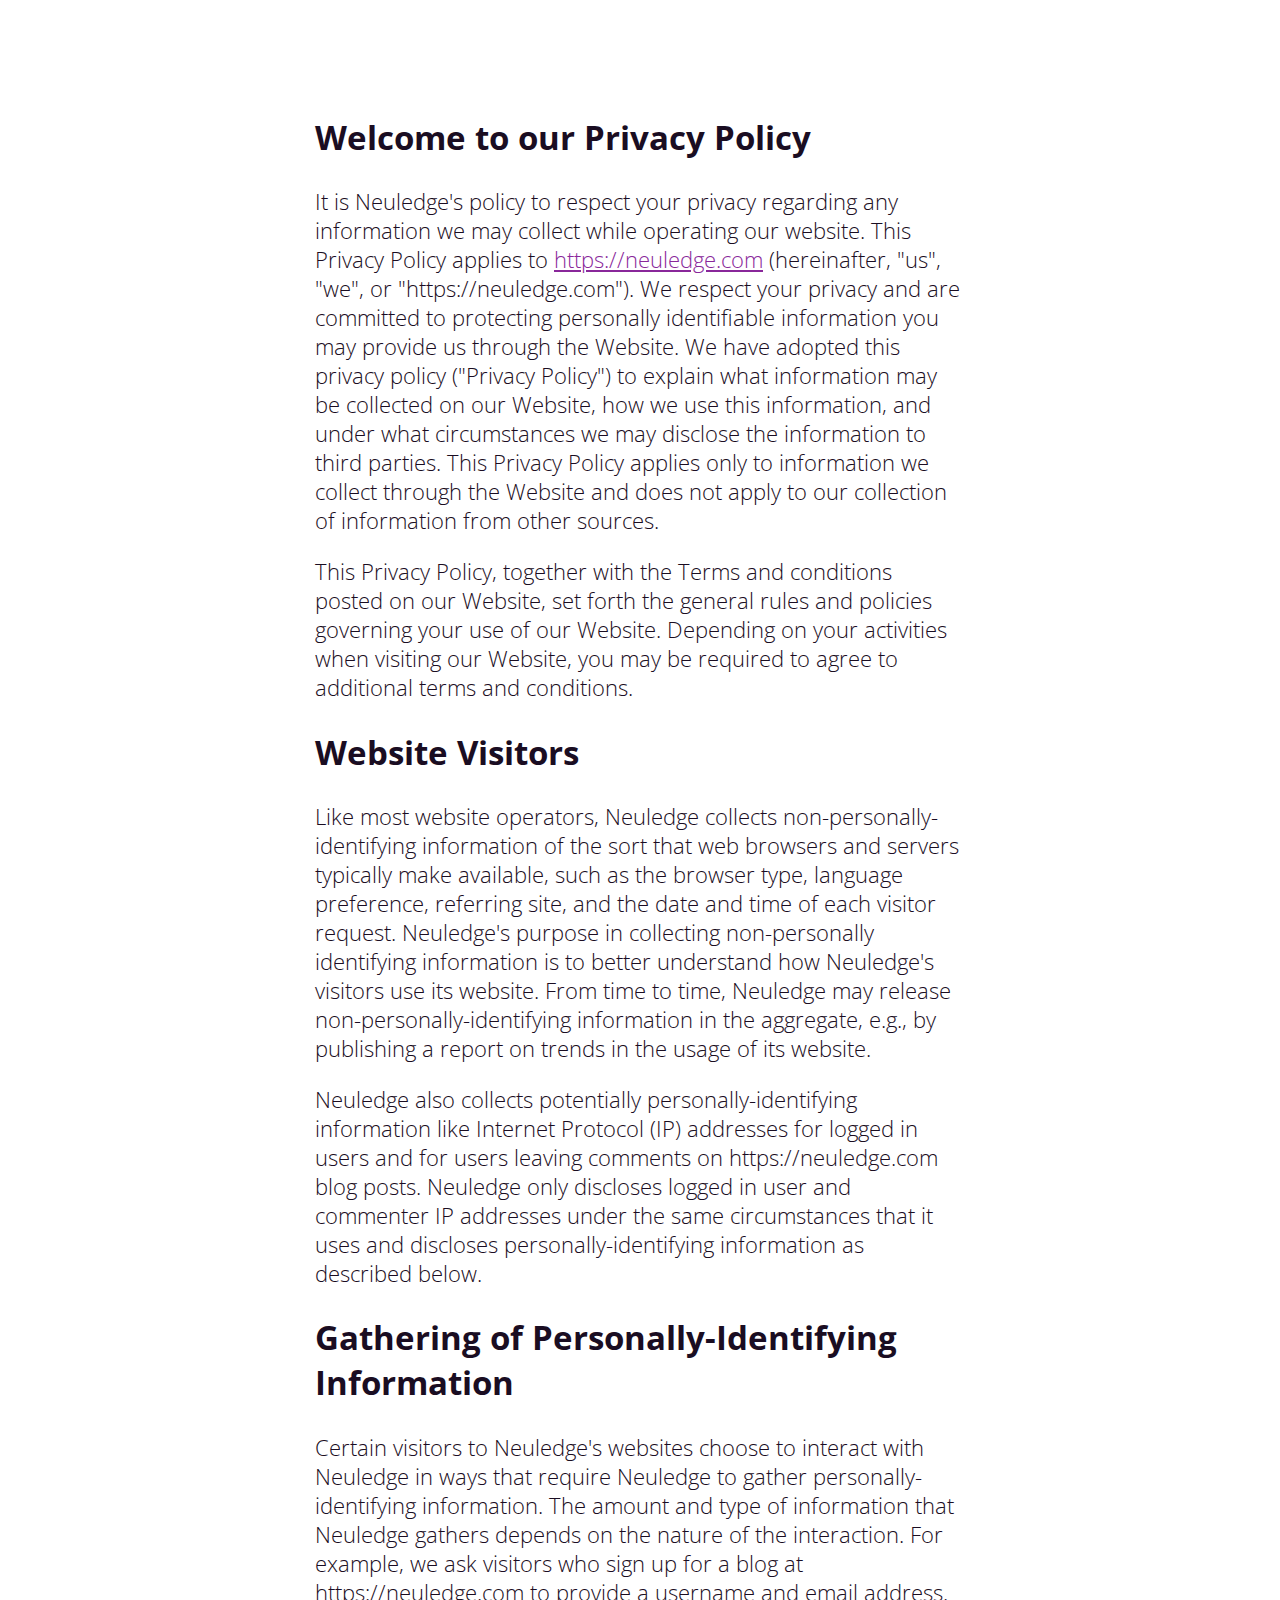
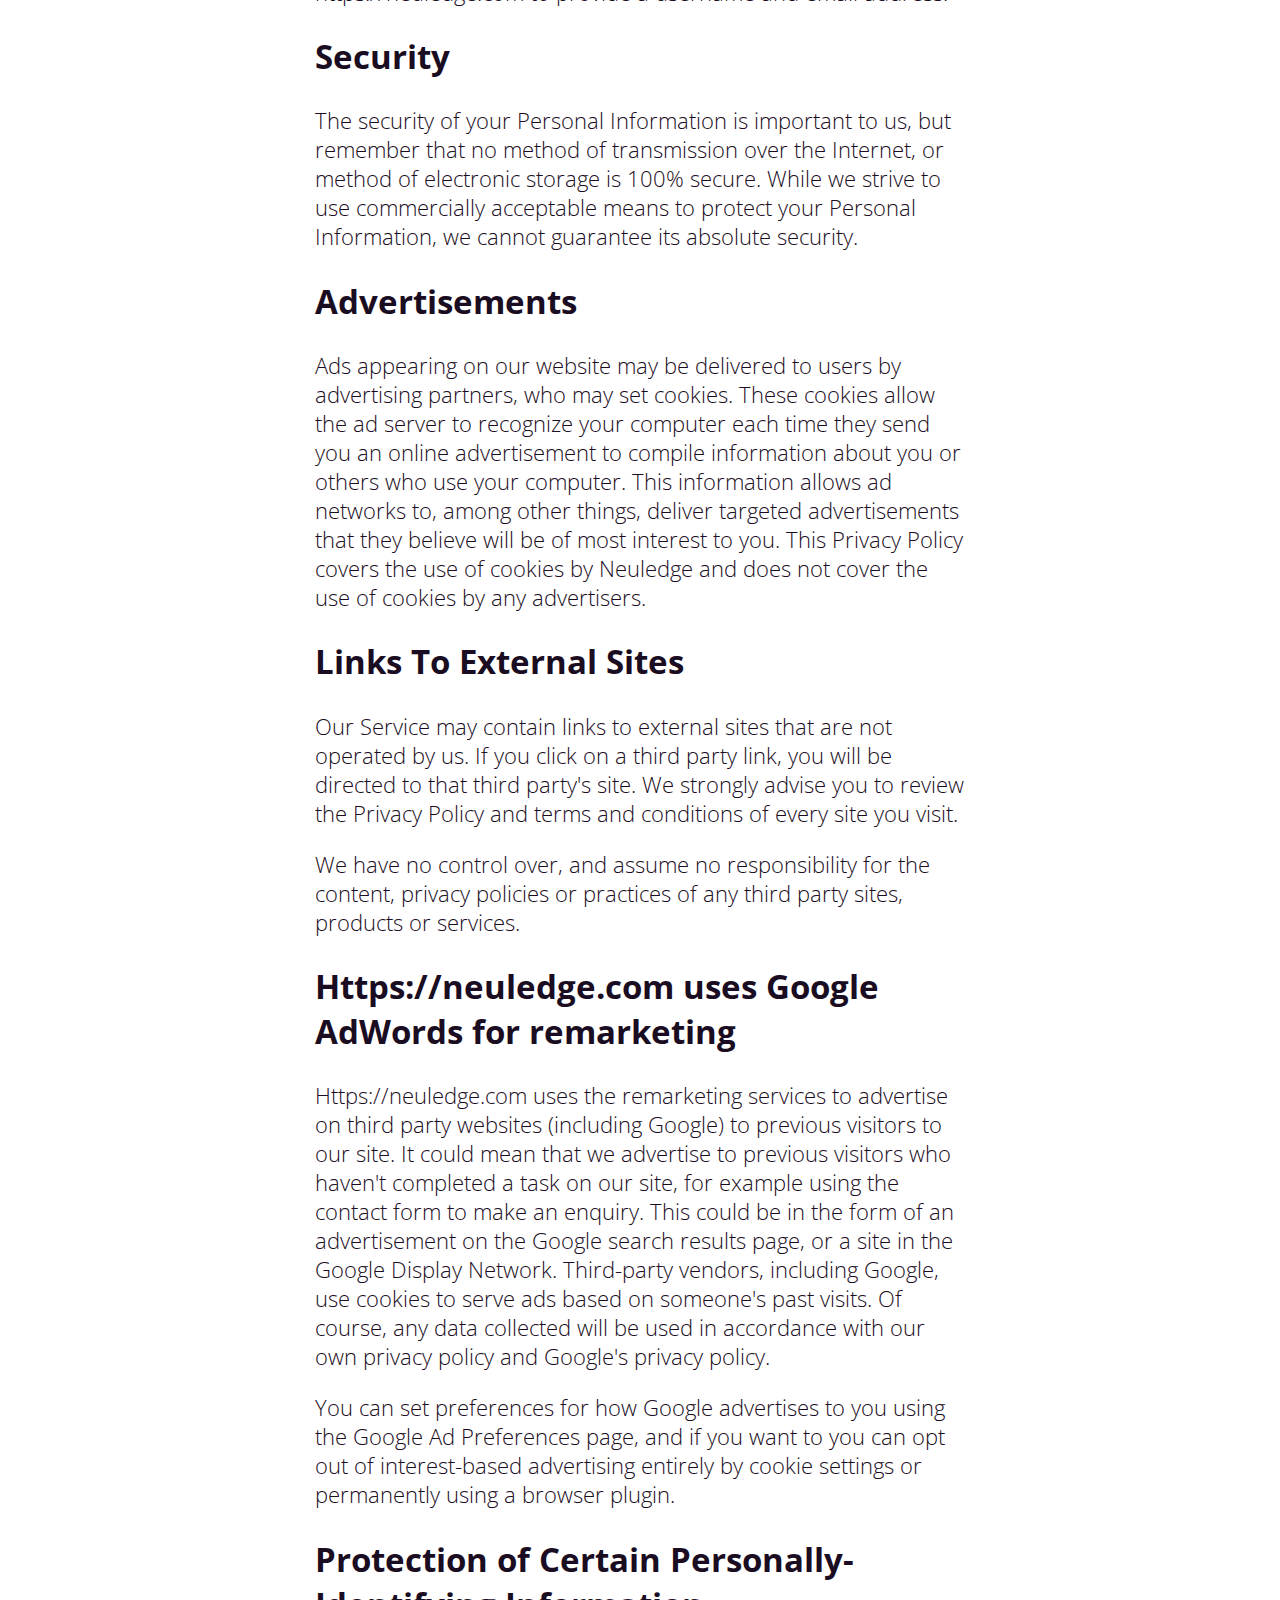
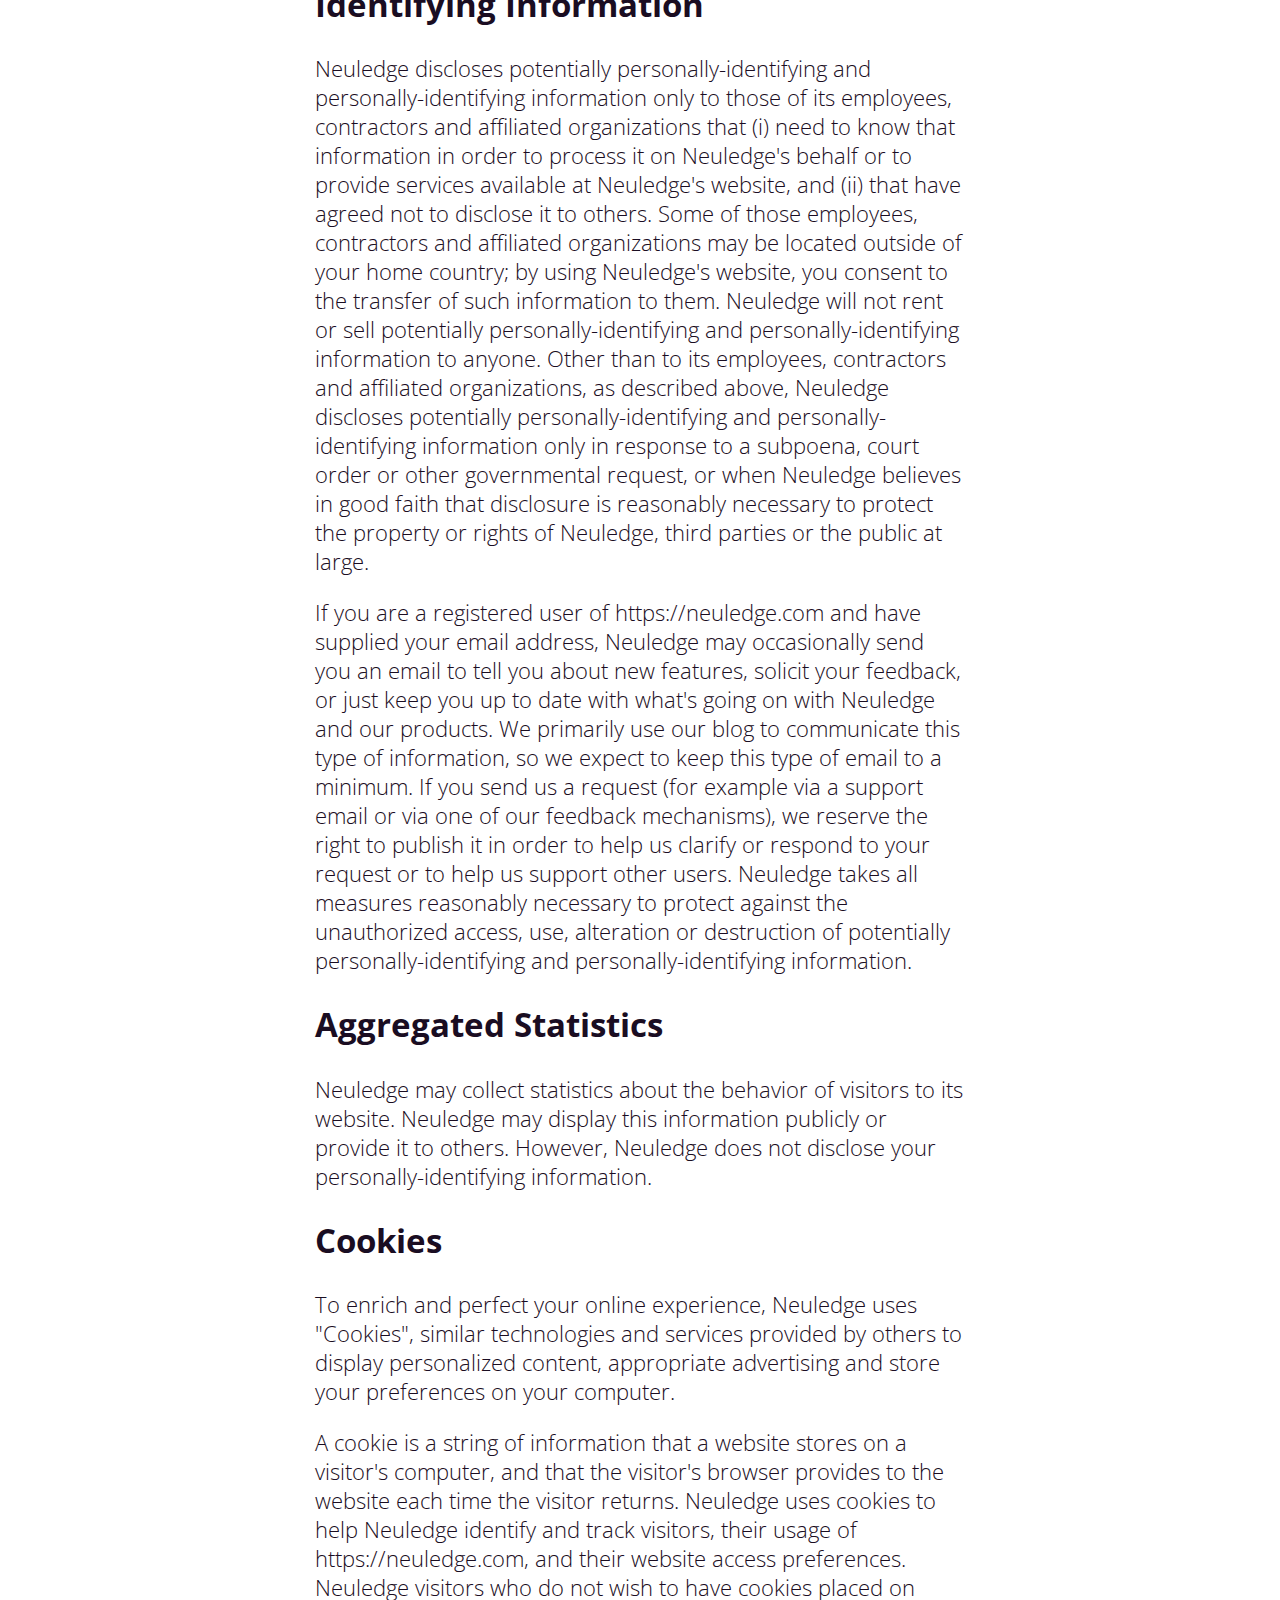
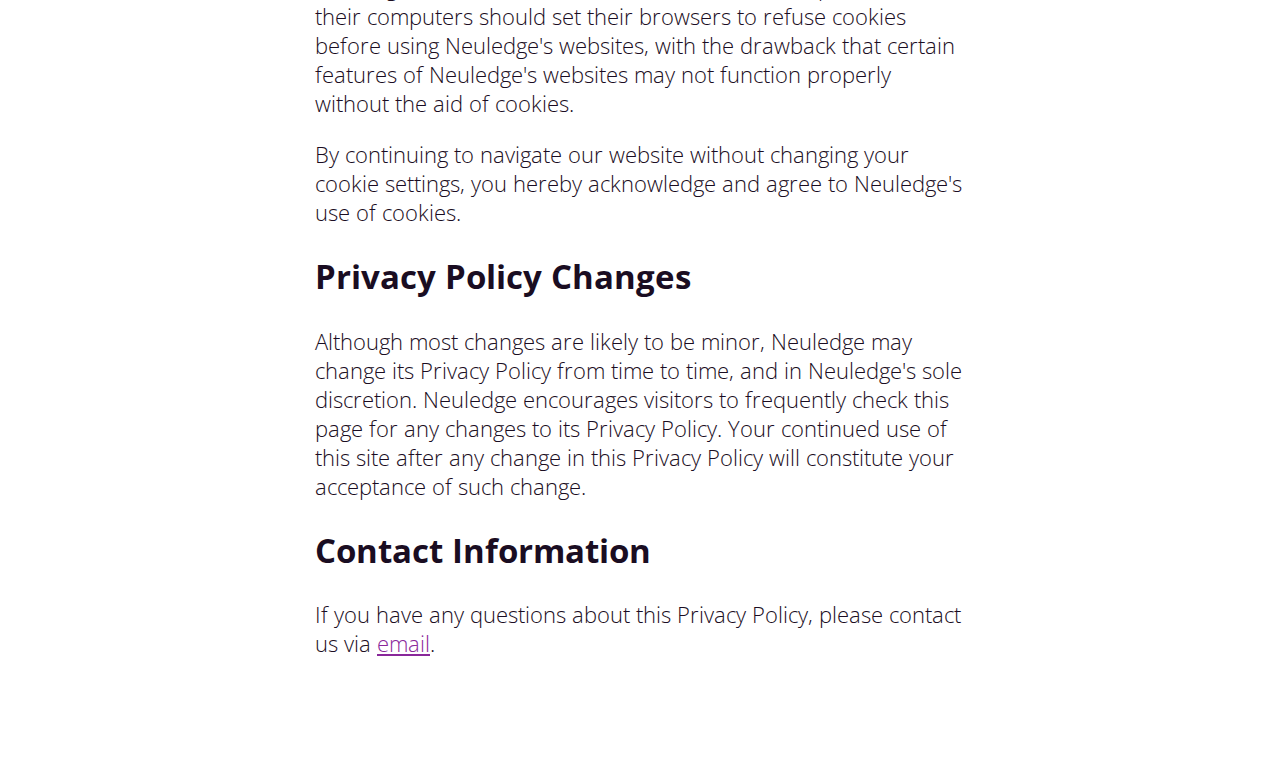
==== privacy.html @ 699d224f "add privacy link" ====
<!DOCTYPE html>
<html lang="en">
<head>
  <meta charset="utf-8">
  <meta content="width=device-width, initial-scale=1, shrink-to-fit=no" name="viewport">

  <title>Terms & Conditions - Neuledge</title>

  <link href="https://fonts.googleapis.com/css?family=Gilda+Display|Open+Sans:300,400"
        rel="stylesheet">
  <link href="styles/home.css?v=7" rel="stylesheet">
</head>
<body>
<section class="text">
  <div class="container">
    <h2>Welcome to our Privacy Policy</h2>

    <p>It is Neuledge's policy to respect your privacy regarding any information we may collect
      while operating our website. This Privacy Policy applies to <a href="https://neuledge.com">https://neuledge.com</a>
      (hereinafter, "us", "we", or "https://neuledge.com"). We respect your privacy and are
      committed to protecting personally identifiable information you may provide us through the
      Website. We have adopted this privacy policy ("Privacy Policy") to explain what information
      may be collected on our Website, how we use this information, and under what circumstances we
      may disclose the information to third parties. This Privacy Policy applies only to information
      we collect through the Website and does not apply to our collection of information from other
      sources.</p>
    <p>This Privacy Policy, together with the Terms and conditions posted on our Website, set forth
      the general rules and policies governing your use of our Website. Depending on your activities
      when visiting our Website, you may be required to agree to additional terms and
      conditions.</p>

    <h2>Website Visitors</h2>
    <p>Like most website operators, Neuledge collects non-personally-identifying information of the
      sort that web browsers and servers typically make available, such as the browser type,
      language preference, referring site, and the date and time of each visitor request. Neuledge's
      purpose in collecting non-personally identifying information is to better understand how
      Neuledge's visitors use its website. From time to time, Neuledge may release
      non-personally-identifying information in the aggregate, e.g., by publishing a report on
      trends in the usage of its website.</p>
    <p>Neuledge also collects potentially personally-identifying information like Internet Protocol
      (IP) addresses for logged in users and for users leaving comments on https://neuledge.com blog
      posts. Neuledge only discloses logged in user and commenter IP addresses under the same
      circumstances that it uses and discloses personally-identifying information as described
      below.</p>

    <h2>Gathering of Personally-Identifying Information</h2>
    <p>Certain visitors to Neuledge's websites choose to interact with Neuledge in ways that require
      Neuledge to gather personally-identifying information. The amount and type of information that
      Neuledge gathers depends on the nature of the interaction. For example, we ask visitors who
      sign up for a blog at https://neuledge.com to provide a username and email address.</p>

    <h2>Security</h2>
    <p>The security of your Personal Information is important to us, but remember that no method of
      transmission over the Internet, or method of electronic storage is 100% secure. While we
      strive to use commercially acceptable means to protect your Personal Information, we cannot
      guarantee its absolute security.</p>

    <h2>Advertisements</h2>
    <p>Ads appearing on our website may be delivered to users by advertising partners, who may set
      cookies. These cookies allow the ad server to recognize your computer each time they send you
      an online advertisement to compile information about you or others who use your computer. This
      information allows ad networks to, among other things, deliver targeted advertisements that
      they believe will be of most interest to you. This Privacy Policy covers the use of cookies by
      Neuledge and does not cover the use of cookies by any advertisers.</p>


    <h2>Links To External Sites</h2>
    <p>Our Service may contain links to external sites that are not operated by us. If you click on
      a third party link, you will be directed to that third party's site. We strongly advise you to
      review the Privacy Policy and terms and conditions of every site you visit.</p>
    <p>We have no control over, and assume no responsibility for the content, privacy policies or
      practices of any third party sites, products or services.</p>

    <h2>Https://neuledge.com uses Google AdWords for remarketing</h2>
    <p>Https://neuledge.com uses the remarketing services to advertise on third party websites
      (including Google) to previous visitors to our site. It could mean that we advertise to
      previous visitors who haven't completed a task on our site, for example using the contact form
      to make an enquiry. This could be in the form of an advertisement on the Google search results
      page, or a site in the Google Display Network. Third-party vendors, including Google, use
      cookies to serve ads based on someone's past visits. Of course, any data collected will be
      used in accordance with our own privacy policy and Google's privacy policy.</p>
    <p>You can set preferences for how Google advertises to you using the Google Ad Preferences
      page, and if you want to you can opt out of interest-based advertising entirely by cookie
      settings or permanently using a browser plugin.</p>

    <h2>Protection of Certain Personally-Identifying Information</h2>
    <p>Neuledge discloses potentially personally-identifying and personally-identifying information
      only to those of its employees, contractors and affiliated organizations that (i) need to know
      that information in order to process it on Neuledge's behalf or to provide services available
      at Neuledge's website, and (ii) that have agreed not to disclose it to others. Some of those
      employees, contractors and affiliated organizations may be located outside of your home
      country; by using Neuledge's website, you consent to the transfer of such information to them.
      Neuledge will not rent or sell potentially personally-identifying and personally-identifying
      information to anyone. Other than to its employees, contractors and affiliated organizations,
      as described above, Neuledge discloses potentially personally-identifying and
      personally-identifying information only in response to a subpoena, court order or other
      governmental request, or when Neuledge believes in good faith that disclosure is reasonably
      necessary to protect the property or rights of Neuledge, third parties or the public at
      large.</p>
    <p>If you are a registered user of https://neuledge.com and have supplied your email address,
      Neuledge may occasionally send you an email to tell you about new features, solicit your
      feedback, or just keep you up to date with what's going on with Neuledge and our products. We
      primarily use our blog to communicate this type of information, so we expect to keep this type
      of email to a minimum. If you send us a request (for example via a support email or via one of
      our feedback mechanisms), we reserve the right to publish it in order to help us clarify or
      respond to your request or to help us support other users. Neuledge takes all measures
      reasonably necessary to protect against the unauthorized access, use, alteration or
      destruction of potentially personally-identifying and personally-identifying information.</p>

    <h2>Aggregated Statistics</h2>
    <p>Neuledge may collect statistics about the behavior of visitors to its website. Neuledge may
      display this information publicly or provide it to others. However, Neuledge does not disclose
      your personally-identifying information.</p>


    <h2>Cookies</h2>
    <p>To enrich and perfect your online experience, Neuledge uses "Cookies", similar technologies
      and services provided by others to display personalized content, appropriate advertising and
      store your preferences on your computer.</p>
    <p>A cookie is a string of information that a website stores on a visitor's computer, and that
      the visitor's browser provides to the website each time the visitor returns. Neuledge uses
      cookies to help Neuledge identify and track visitors, their usage of https://neuledge.com, and
      their website access preferences. Neuledge visitors who do not wish to have cookies placed on
      their computers should set their browsers to refuse cookies before using Neuledge's websites,
      with the drawback that certain features of Neuledge's websites may not function properly
      without the aid of cookies.</p>
    <p>By continuing to navigate our website without changing your cookie settings, you hereby
      acknowledge and agree to Neuledge's use of cookies.</p>


    <h2>Privacy Policy Changes</h2>
    <p>Although most changes are likely to be minor, Neuledge may change its Privacy Policy from
      time to time, and in Neuledge's sole discretion. Neuledge encourages visitors to frequently
      check this page for any changes to its Privacy Policy. Your continued use of this site after
      any change in this Privacy Policy will constitute your acceptance of such change.</p>


    <h2></h2>
    <p></p>

    <h2>Contact Information</h2>
    <p>If you have any questions about this Privacy Policy, please contact us via <a
      href="mailto:hi@neuledge.com">email</a>.</p>
  </div>
</section>
</body>
</html>
---- styles/home.css ----
/* general */

* {
    box-sizing: border-box;
}

body {
    margin: 0;
    font-family: 'Open Sans', sans-serif;
    font-weight: 100;
    font-size: 14px;
    color: #1a0d22;
    -webkit-font-smoothing: antialiased;
    -moz-osx-font-smoothing: grayscale;
}

header,
section {
    font-size: 122%;
}

h1 {
    font-size: 150%;
}

a {
    color: #89279a;
}

a:hover,
a:focus {
    color: #1a0d22;
}

.container {
    margin: 0 1.5em;
}

@media (min-width: 768px) {
    body {
        font-size: 18px;
    }

    h1 {
        font-size: 200%;
    }

    .container {
        width: 750px;
        margin: 0 auto;
    }
}

@media (min-width: 1000px) {
    .container {
        width: 950px;
    }
}

@media (min-width: 1200px) {
    .container {
        width: 1100px;
    }
}


/* sections */

section {
    padding: 4em 0;
    text-align: center;
}

section.light {
    background: #f9f9f9;
}

section.dark {
    background: #28193a;
}

section.text {
    text-align: left;
}

section p {
    max-width: 650px;
    margin: 1em auto;
}

section.text > .container {
    max-width: 650px;
}

.dark {
    color: #fff;
}

.dark a {
    color: #fff;
    transition: color 1s linear;
}

.dark a:hover,
.dark a:focus {
    transition: color 200ms ease-out;
}

.dark a:hover,
.dark a:focus,
.dark h1 {
    color: #f9c60b;
}

.illustration {
    max-width: 80%;
    margin: 4em auto;
}

.illustration.small {
    max-width: 100px;
}

.illustration img {
    max-width: 300px;
}

/*.illustrated-content .illustration img {*/
/*!*display: block;*!*/
/*!*width: 100%;*!*/
/*!*max-width: 300px;*!*/
/*!*margin: 0 auto;*!*/
/*}*/

@media (min-width: 768px) {
    .illustration.small {
        max-width: 200px;
    }

    .illustration.medium {
        max-width: 400px;
        margin: 1em auto;
    }

    .illustration.large {
        max-width: 600px;
    }

    .illustration img {
        max-width: 100%;
    }

    .illustration-container {
        display: flex;
        align-items: center;
        justify-content: space-between;
    }

    .illustration-container .illustration {
        width: 40%;
        text-align: center;
    }

    .illustration-container .content {
        width: 45%;
        text-align: left;
    }
}


/* hero */

.hero {
    background: #1c0c29 url("../images/hero-nightsky-768px.jpg") bottom no-repeat;
    background-size: cover;
    color: #fff;
    position: relative;
    overflow: hidden;
    text-align: center;
}

.hero > .canvas {
    position: absolute;
    width: 100%;
    height: 100%;
    z-index: 0;
}

.hero-content {
    padding-top: 23%;
    max-width: 720px;
    position: relative;
    z-index: 1;
}

.logo {
    display: inline-block;
    font-family: 'Gilda Display', serif;
    font-size: 360%;
    color: #fff !important;
    text-decoration: none;
    margin: 0 auto 0.1em;
}

.hero nav {
    margin: 20% 0 1em;
    font-size: 70%;
}

.hero nav > * {
    display: inline-block;
    margin: 0 0.8em;
    text-decoration: none;
}

.hero nav > *:first-child {
    margin-left: 0;
}

.hero nav > *:last-child {
    margin-right: 0;
}

.hero nav > * > span {
    padding-right: 2px;
}

@media (min-width: 500px) {
    .hero nav {
        font-size: 85%;
    }
}

@media (min-width: 768px) {
    .hero {
        background-image: url("../images/hero-nightsky.jpg");
    }

    .hero-content {
        padding-top: 18%;
    }

    .hero nav {
        font-size: 95%;
        margin-top: 32%;
    }

    .hero nav > * {
        margin: 0 2em;
    }

    .hero nav > * > span {
        padding-right: 4px;
    }
}

/* intro */

#intro {
    background: url("../images/intro-background.png") bottom left no-repeat;
    background-size: auto 300px;
    padding-bottom: 300px;
}

#intro p {
    text-align: left;
}

@media (min-width: 500px) {
    #intro {
        background-position: 178% 112%;
    }
}


@media (min-width: 768px) {
    #intro {
        background-size: auto 450px;
        padding-bottom: 400px;
    }
}


@media (min-width: 1200px) {
    #intro {
        background-size: auto 600px;
        padding-bottom: 550px;
    }
}



/* features */

section.features {
    text-align: left;
    padding: 0.5em 0;
    font-size: 120%;
}

.feature {
    max-width: 820px;
    padding: 1em 1em 2em;
    margin: 3em auto;
    color: #1a0d22;
    background: #fff;
    box-shadow: rgba(255, 255, 255, 0.3) 0 0 0.5em 0.2em;
}

.feature > span {
    display: block;
    color: #28193a;
    font-size: 350%;
    margin: 0.5em 0;
    text-align: center;
}

.feature .feature-content {
    flex-grow: 1;
}

.feature h3 {
    color: #8157a6;
    font-size: 150%;
    margin: 0 0 0.5em;
}

.feature h3 span {
    text-transform: uppercase;
    font-size: 50%;
    display: block;
    opacity: 0.5;
    color: #1a0d22;
}

.feature p {
    margin: 0;
}

@media (min-width: 768px) {
    .feature {
        padding: 1em 2em 2em;
        display: flex;
        justify-content: space-between;
    }

    .feature > span {
        font-size: 250%;
        margin: 0.5em 0.5em 0 0;
    }
}

/* asset */

#assets {
    background: #28193a url("../images/asset-background.jpg") no-repeat center bottom;
    background-size: auto 150px;
    padding-bottom: 200px;
}

@media (min-width: 500px) {
    #assets {
        background-size: contain;
        padding-bottom: 30%;
    }
}

/* roadmap */

.roadmap-container {
    overflow: auto;
}

.roadmap {
    min-width: 800px;
    display: table;
    list-style: none;
    font-size: 80%;
    margin: 8em 0 2em;
    padding: 0 1em;
}

.roadmap .milestone {
    position: relative;
    border-top: 5px solid #bbb;
    display: table-cell;
    vertical-align: top;
    padding-top: 2em;
}

.roadmap .milestone:nth-child(even) {
    padding-top: 5em;
}

.roadmap .milestone.done {
    border-top-color: #89279a;
}

.roadmap .milestone.active::before {
    position: absolute;
    z-index: 0;
    content: "";
    display: block;
    width: 100%;
    height: 5px;
    top: -5px;
    background: #89279a;
    background: linear-gradient(to right, #89279a 25%, #bbbbbb 100%);
    animation: milestoneLineActive 2s ease infinite;
}

@keyframes milestoneLineActive {
    0% {left: 0}
    90% {left: -50%}
    100% {left: 0}
}

.roadmap .milestone::after {
    position: absolute;
    display: block;
    z-index: 1;
    background: #fff;
    top: -6px;
    left: 50%;
    margin-top: -0.6em;
    margin-left: -0.6em;
    content: "";
    border: 5px solid #bbb;
    outline: 2px solid #fff;
    width: 1em;
    height: 1em;
    border-radius: 1em;
}

.roadmap .milestone.done::after {
    border-color: #89279a;
}

.roadmap .milestone.active::after {
    animation: milestonePosActive 2s ease infinite;
}

@keyframes milestonePosActive {
    0% {border-color: #89279a}
    90% {border-color: #bbb}
    100% {border-color: #89279a}
}

.roadmap .milestone-date {
    display: block;
    position: absolute;
    top: -3em;
    width: 100%;
    text-align: center;
    font-weight: bold;
    padding-left: 0.5em;
}

.roadmap .milestone-targets {
    padding: 2em 1em 0;
    font-size: 80%;
    text-align: center;
    list-style: none;
}

.roadmap .milestone-targets > li::before {
    content: "- ";
}

.roadmap .milestone-targets::before {
    content: "";
    display: block;
    position: absolute;
    z-index: 0;
    top: 0;
    left: 50%;
    margin-left: 2px;
    border-left: 2px dashed #bbb;
    width: 0;
    height: 4em;
}

.roadmap .milestone:nth-child(even) .milestone-targets::before {
    height: 8em;
}

.roadmap .milestone.done .milestone-targets::before {
    margin-left: 0;
    border-left: 5px solid #bbb;
}

@media (max-width: 768px) {
    .roadmap-container {
        margin: 0 -1.5em;
    }
}

@media (min-width: 1000px) {
    .roadmap {
        width: 100%;
        min-width: auto;
    }
}

/* join us */

form {
    text-align: left;
}

form label {
    font-weight: bold;
    font-size: 0.8rem;
    display: block;
    margin: 0.5em 0;
}

form span.required {
    color: #f21;
}

form .input {
    display: block;
    border: 1px solid #ddd;
    background: #fff;
    margin: 0.5em 0;
    padding: 0.5em;
    font-size: 100%;
    box-shadow: none;
    width: 100%;
    border-radius: 0;
}

form label + .input {
    margin: 0.2em 0 1em;
}

form .input:focus {
    border: 1px solid #1c0f29;
    outline: none;
}

form select.input {
    -webkit-appearance: none;
    -moz-appearance: none;
    appearance: none;
    position: relative;
    background-image: url("[data-uri]");
    background-position: center right;
    background-repeat: no-repeat;
    background-size: 1ex;
    background-origin: content-box;
}

label > input {
    vertical-align: middle;
}

form button {
    border: none;
    background: #1c0f29;
    color: #fff;
    font-size: 100%;
    padding: 0.5em;
    width: 100%;
    min-width: 120px;
    margin: 0;
}

@media (min-width: 768px) {
    form button {
        min-width: 160px;
        width: auto;
    }

    form .actions {
        display: flex;
        align-items: center;
        justify-content: space-between;
    }
}

/* footer */

footer {
    padding: 5em 1em 2em;
    text-align: center;
}

footer.dark {
    background: #1c0f29;
    color: #7e5d8c;
}

footer.dark a {
    color: #7e5d8c;
}

/*footer.dark a:hover,*/
/*footer.dark a:focus {*/
/*color: #fff;*/
/*}*/

footer .logo {
    display: inline-block;
    width: 1em;
}

footer .logo img {
    display: block;
    width: 100%;
}

footer nav {
    margin: 3em auto 0;
}

footer nav > * {
    display: inline-block;
    margin: 0.5em;
    text-decoration: none;
}

@media (min-width: 768px) {
    footer {
        font-size: 80%;
    }

    footer nav {
        margin-top: 6em;
    }

    footer nav > * {
        margin: 0.5em 1em;
    }
}
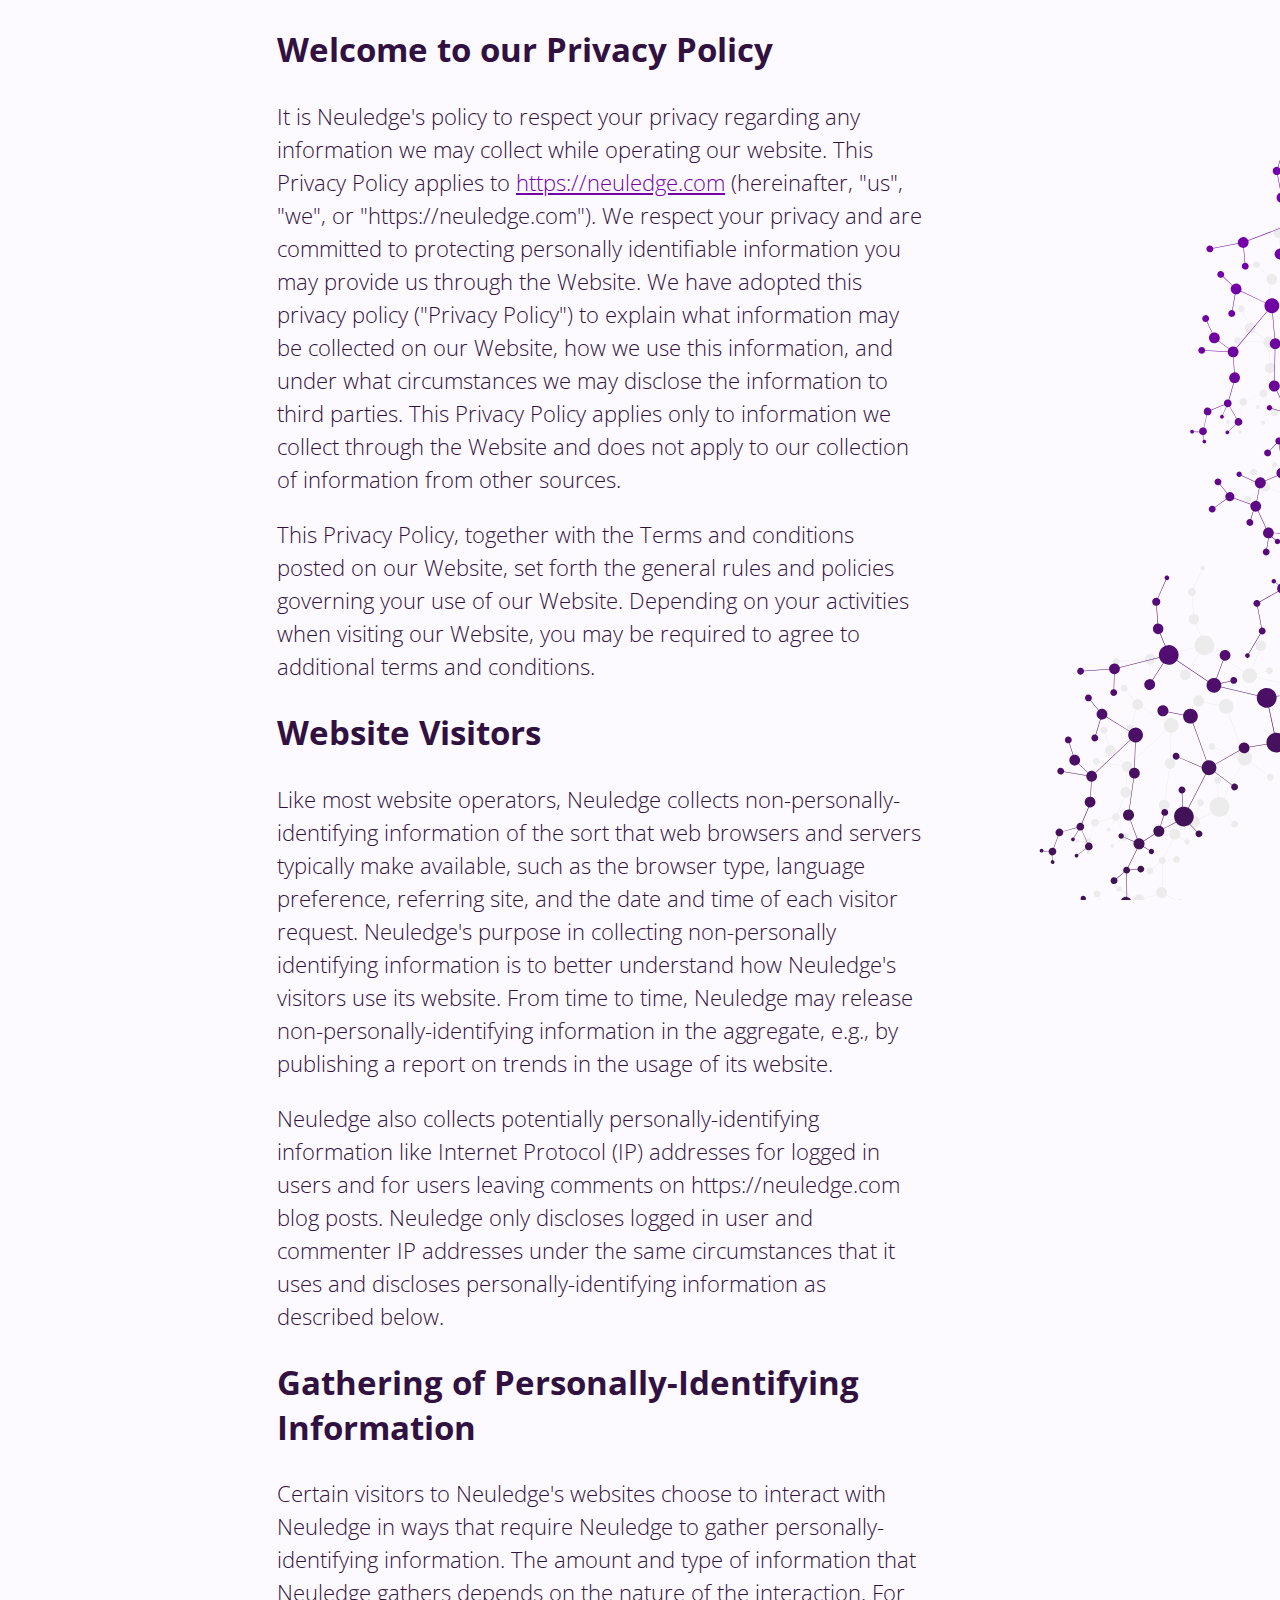
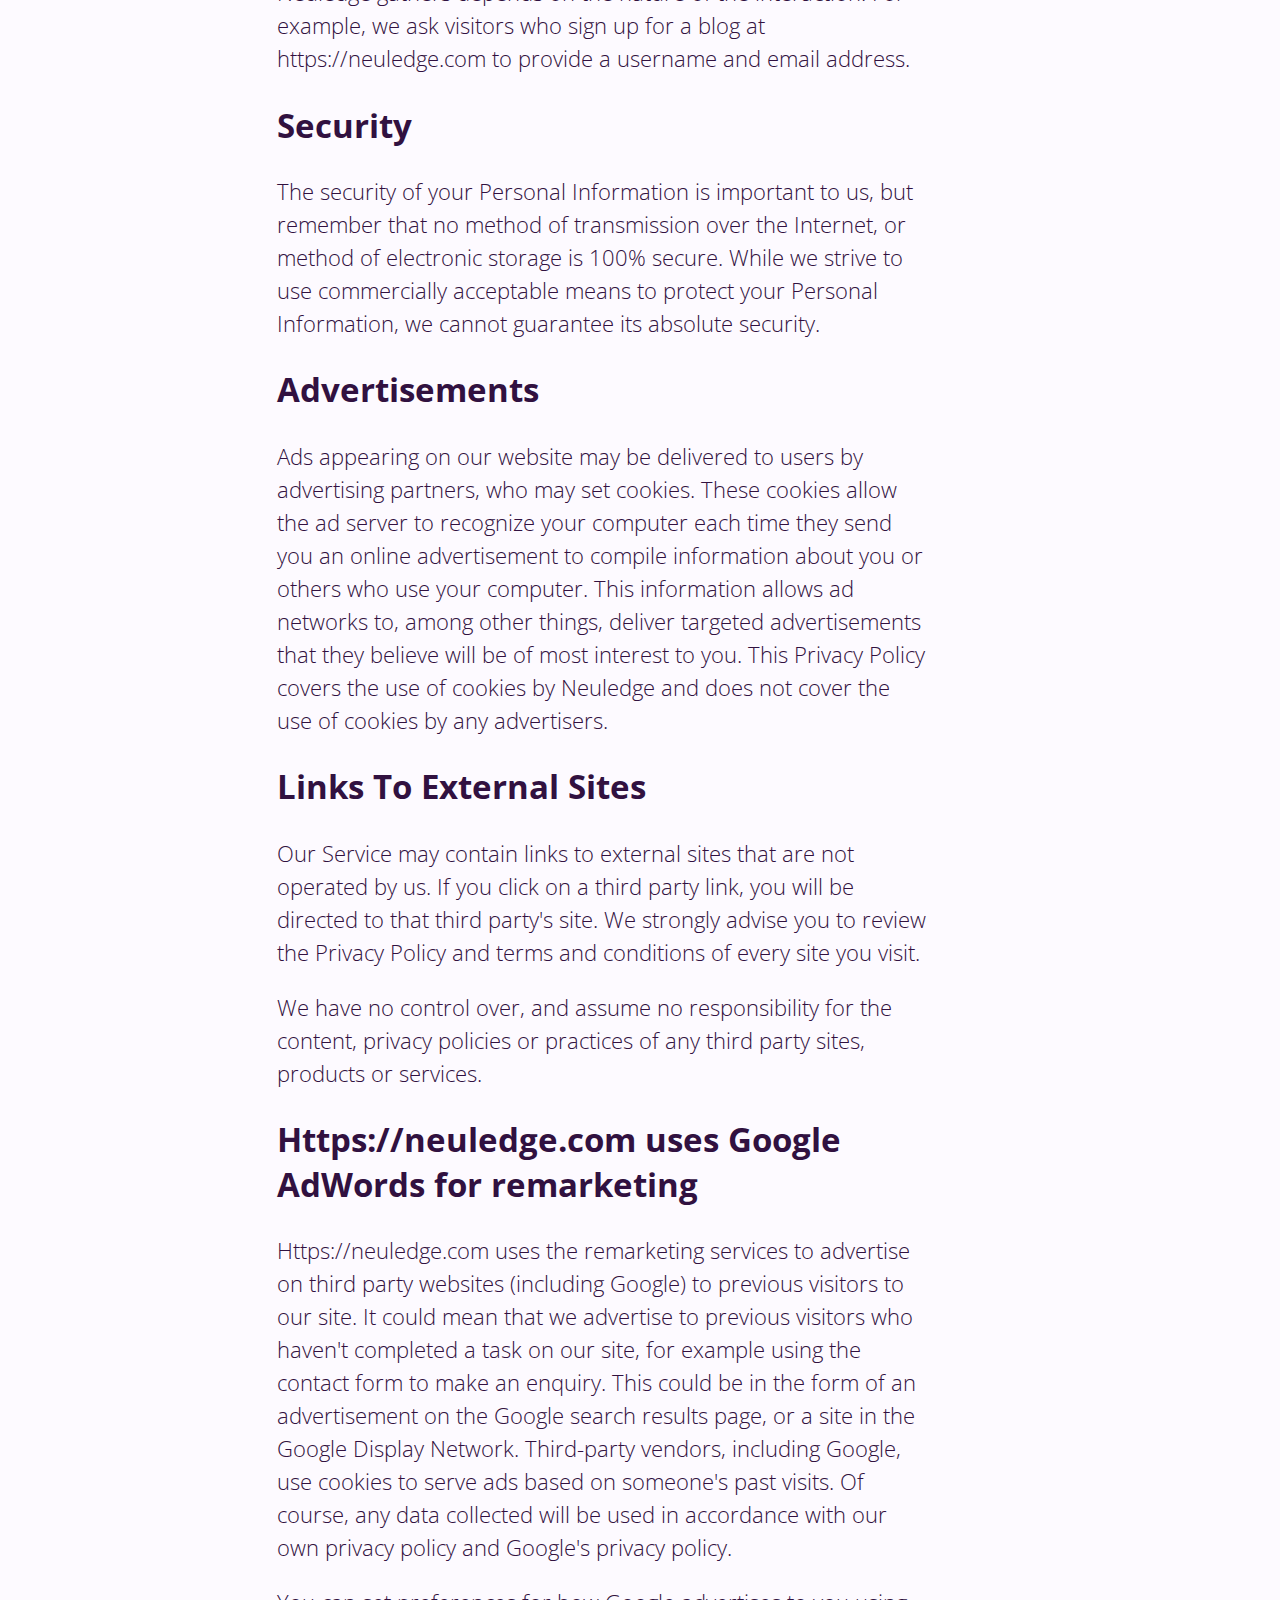
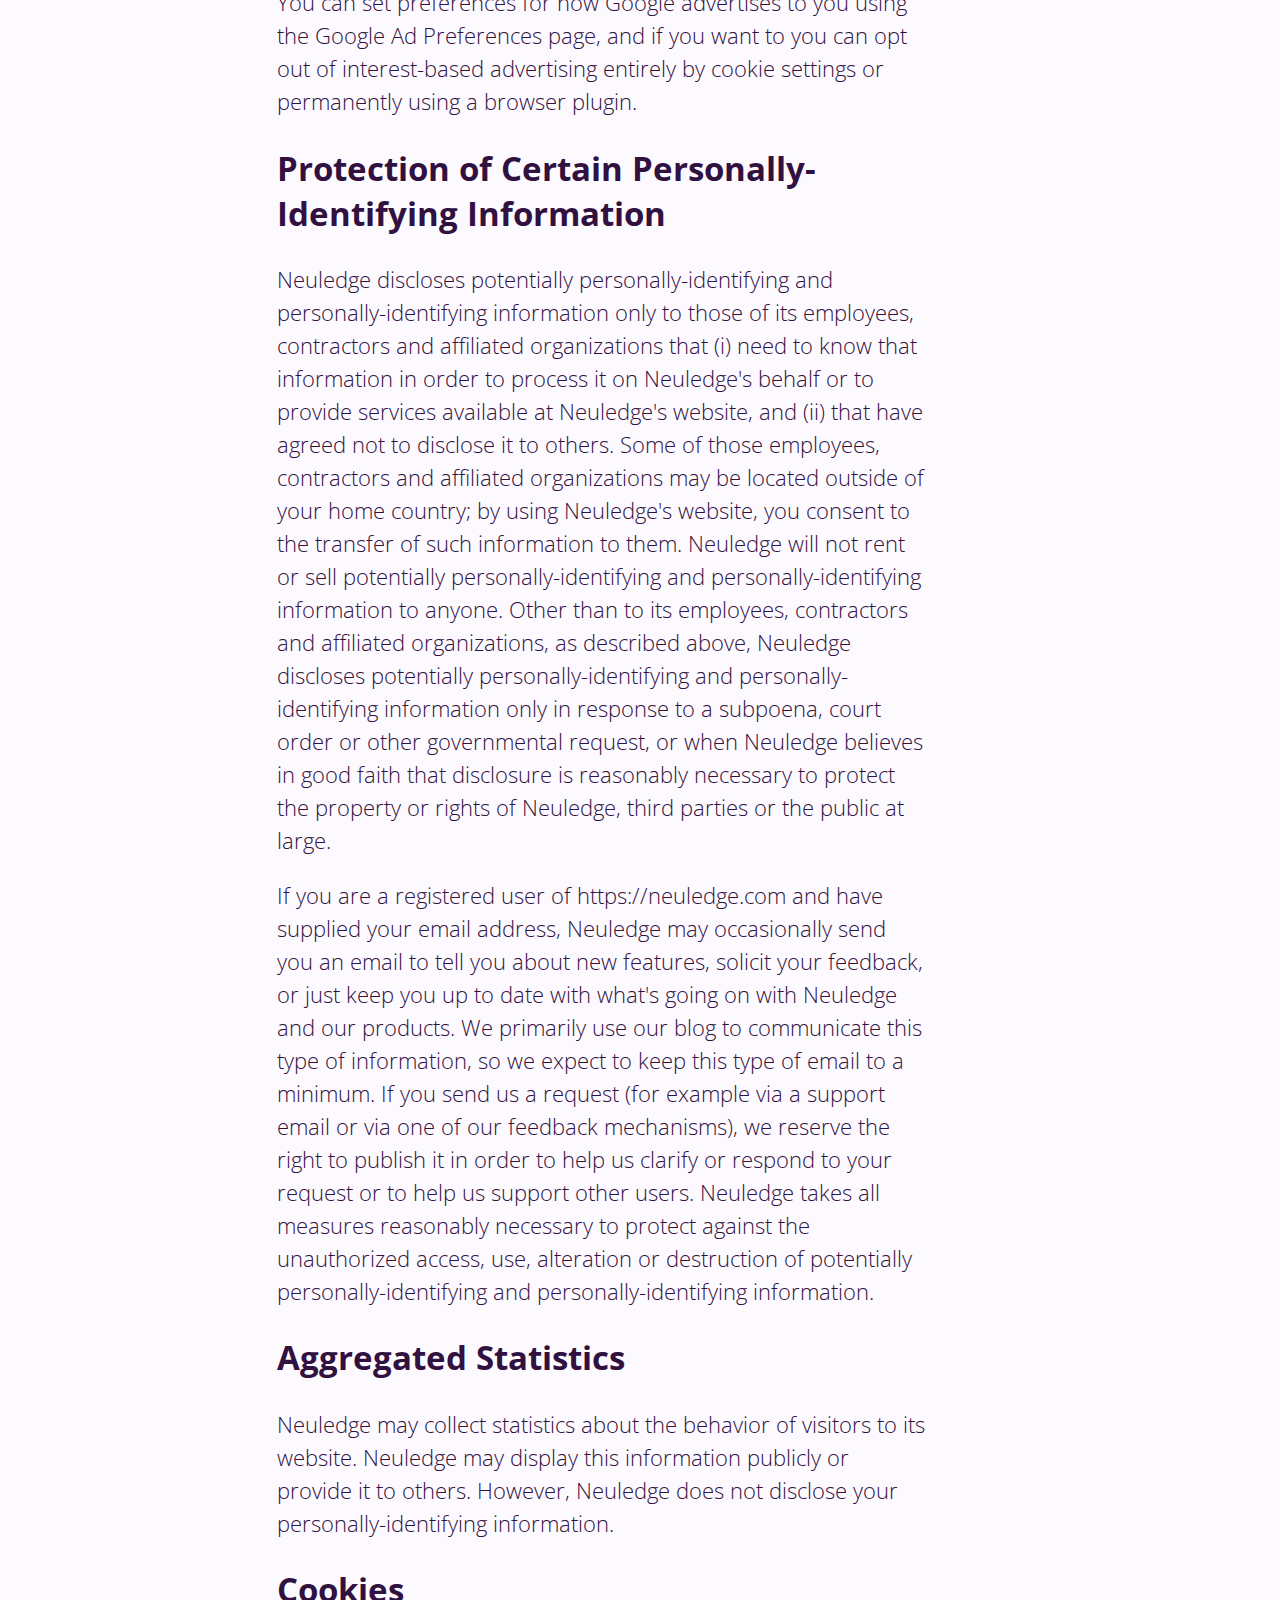
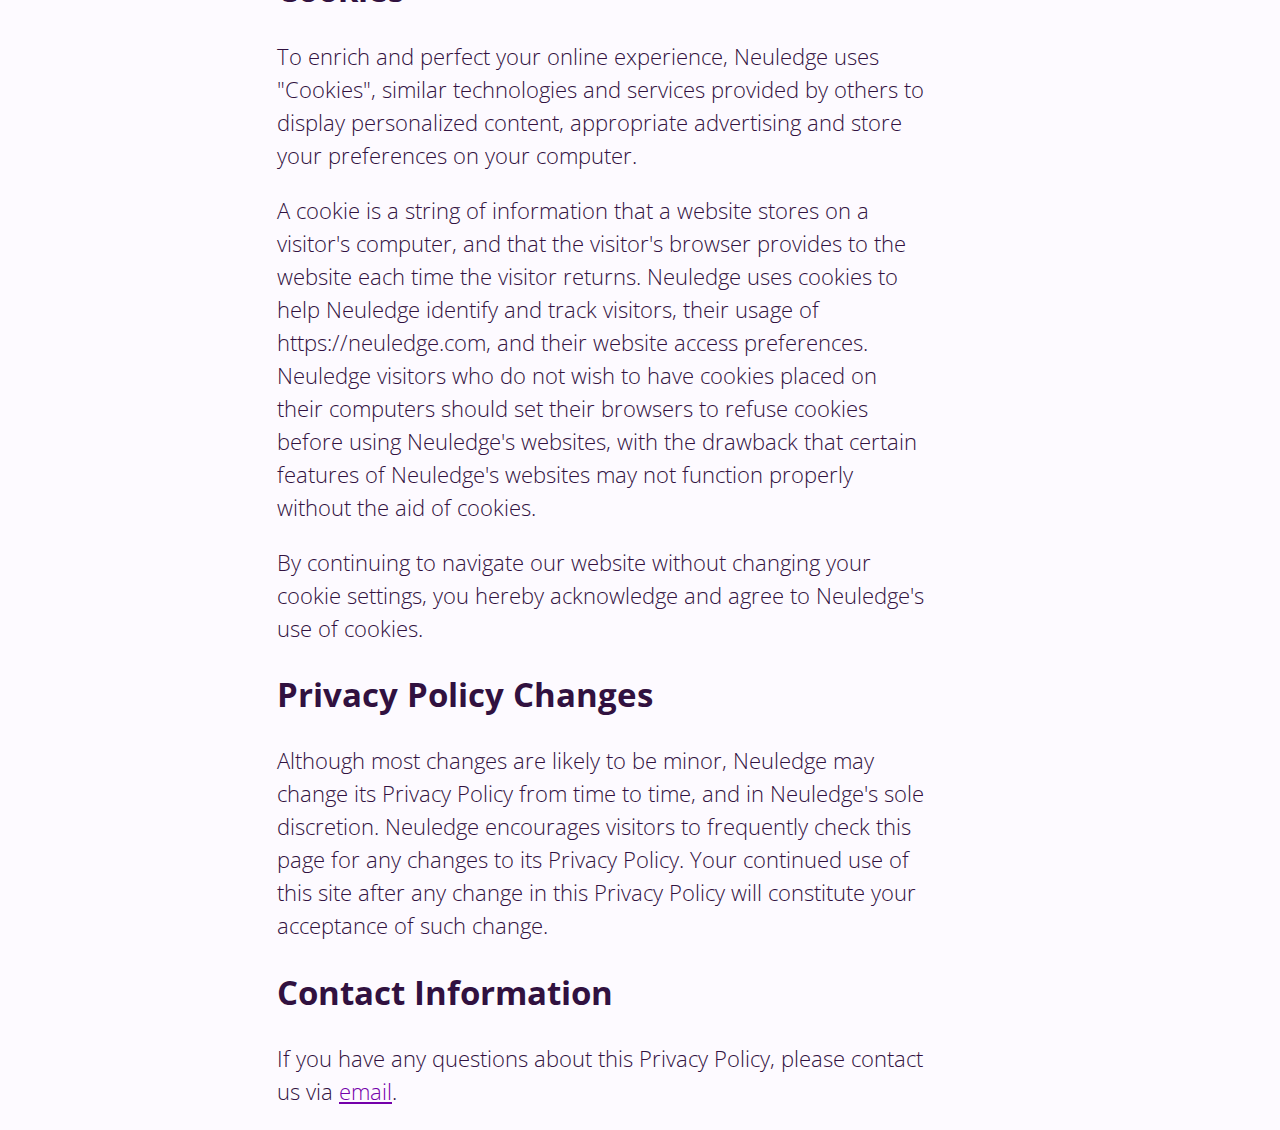
==== commit 8ad3b562: "Content platform design (#1)" ====
--- a/privacy.html
+++ b/privacy.html
@@ -6,9 +6,16 @@
 
   <title>Terms & Conditions - Neuledge</title>
 
-  <link href="https://fonts.googleapis.com/css?family=Gilda+Display|Open+Sans:300,400"
+  <link href="https://fonts.googleapis.com/css?family=Open+Sans:300,400"
         rel="stylesheet">
-  <link href="styles/home.css?v=7" rel="stylesheet">
+  <link href="styles/main.css?v=1" rel="stylesheet">
+
+  <script>
+    !function(){var analytics=window.analytics=window.analytics||[];if(!analytics.initialize)if(analytics.invoked)window.console&&console.error&&console.error("Segment snippet included twice.");else{analytics.invoked=!0;analytics.methods=["trackSubmit","trackClick","trackLink","trackForm","pageview","identify","reset","group","track","ready","alias","debug","page","once","off","on"];analytics.factory=function(t){return function(){var e=Array.prototype.slice.call(arguments);e.unshift(t);analytics.push(e);return analytics}};for(var t=0;t<analytics.methods.length;t++){var e=analytics.methods[t];analytics[e]=analytics.factory(e)}analytics.load=function(t,e){var n=document.createElement("script");n.type="text/javascript";n.async=!0;n.src="https://cdn.segment.com/analytics.js/v1/"+t+"/analytics.min.js";var a=document.getElementsByTagName("script")[0];a.parentNode.insertBefore(n,a);analytics._loadOptions=e};analytics.SNIPPET_VERSION="4.1.0";
+      analytics.load("QojEDoX9vJMHyuHf4JoW3s07skT1XbTE");
+      analytics.page();
+    }}();
+  </script>
 </head>
 <body>
 <section class="text">
--- a/styles/main.css
+++ b/styles/main.css
@@ -0,0 +1,281 @@
+/* general */
+
+* {
+    box-sizing: border-box;
+}
+
+body {
+    margin: 0;
+    font-family: 'Open Sans', sans-serif;
+    font-weight: 100;
+    font-size: 12px;
+    color: #311140;
+    background: #fdfaff url("../images/bg-top.svg") no-repeat top center;
+    background-size: contain;
+    padding: 15% 0 0;
+    -webkit-font-smoothing: antialiased;
+    -moz-osx-font-smoothing: grayscale;
+}
+
+p {
+    line-height: 1.5em;
+}
+
+a {
+    color: #7400aa;
+}
+
+a:hover,
+a:focus {
+    color: #311140;
+}
+
+.container {
+    margin: 0 1.5em;
+}
+
+@media (min-width: 370px) {
+    body {
+        font-size: 14px;
+    }
+}
+
+@media (min-width: 500px) {
+    body {
+        background-image: url("../images/bg-right.svg");
+        background-position: 125% 100%;
+        background-attachment: fixed;
+        background-size: 18em auto;
+        padding: 0 25% 0 0;
+    }
+}
+
+@media (min-width: 768px) {
+    body {
+        font-size: 18px;
+    }
+
+    .container {
+        width: 500px;
+        margin-left: auto;
+    }
+}
+
+@media (min-width: 1000px) {
+    body {
+        font-size: 22px;
+        background-position: 115% 100%;
+    }
+
+    .container {
+        width: 650px;
+    }
+}
+
+@media (min-width: 1200px) {
+    .container.large {
+        width: 850px;
+    }
+}
+
+@media (min-width: 1440px) {
+    body {
+        background-position: right bottom;
+        background-size: contain;
+    }
+
+    .container {
+        width: 850px;
+        margin-right: 10%;
+    }
+
+    .container.large {
+        width: 75%;
+        margin-right: 0;
+    }
+}
+
+
+/* header */
+
+header {
+    margin: 4em 0;
+}
+
+header > .container {
+    padding-left: 4em;
+    background: url("../images/icon.svg") no-repeat top left;
+    background-size: contain;
+}
+
+#logo {
+    display: inline-block;
+    font-family: 'Junge', serif;
+    text-decoration: none;
+    color: inherit;
+    font-size: 250%;
+    line-height: 1em;
+    margin: 0 0 0.2em;
+}
+
+header p {
+    margin: 0;
+}
+
+/* main */
+
+main {
+    margin: 8em 0;
+    font-style: italic;
+    font-weight: normal;
+}
+
+main h1 {
+    font-size: 200%;
+    margin: 0 0 2em 2em;
+}
+
+main h1 > span {
+    position: relative;
+    display: table;
+    background: #7400aa;
+    color: #fdfaff;
+    padding: 0 0.4em;
+}
+
+main h1 > span + span {
+    margin: 0.2em 0 0 0.7em;
+}
+
+main h1 > span:before,
+main h1 > span:after {
+    content: "";
+    position: absolute;
+    display: inline-block;
+    background: #fdfaff;
+    width: 0.4em;
+    height: 100%;
+    transform: skewX(-10deg);
+}
+
+main h1 > span::before {
+    left: -0.2em;
+}
+
+main h1 > span::after {
+    right: -0.2em;
+}
+
+main p {
+    margin: 2em 0 0;
+    color: #5e2877;
+    font-size: 120%;
+}
+
+@media (min-width: 400px) {
+    main h1 {
+        margin-left: 30%;
+    }
+}
+
+@media (min-width: 1440px) {
+    main h1 {
+        font-size: 250%;
+    }
+}
+
+/* integrations */
+
+#integrations {
+    margin: 5em 0;
+    text-align: center;
+}
+
+#integrations > .container {
+    display: flex;
+    flex-wrap: wrap;
+    justify-content: space-evenly;
+    align-items: center;
+}
+
+#integrations img {
+    max-width: 88px;
+    max-height: 25px;
+    margin: 1em 0.5em;
+}
+
+@media (min-width: 768px) {
+    #integrations img {
+        max-width: 175px;
+        max-height: 50px;
+        margin: 1em;
+    }
+}
+
+/* form */
+
+#form {
+    margin: 4em 0;
+    text-align: center;
+}
+
+/* footer */
+
+footer {
+    margin: 2em 0 1em;
+}
+
+footer > .container {
+    border-top: 1px solid #ebe4ee;
+    padding: 1em 0.5em;
+}
+
+footer a {
+    color: #1a0d22;
+    font-weight: 600;
+    text-decoration: none;
+}
+
+footer a:hover,
+footer a:focus {
+    color: #7400aa;
+}
+
+footer .links {
+    text-align: center;
+}
+
+footer .links a + a::before {
+    content: "• ";
+    color: #1a0d22 !important;
+    white-space: pre;
+    display: inline-block;
+    padding: 0 0.5em;
+}
+
+footer .social {
+    font-size: 150%;
+    display: flex;
+    justify-content: center;
+    margin-top: 1em;
+}
+
+footer .social > a {
+    margin-left: 0.8em;
+}
+
+@media (min-width: 1000px) {
+    footer > .container {
+        display: flex;
+        justify-content: space-between;
+    }
+
+    footer .links {
+        text-align: left;
+    }
+
+    footer .social {
+        flex-direction: row-reverse;
+        margin-top: 0;
+    }
+}
